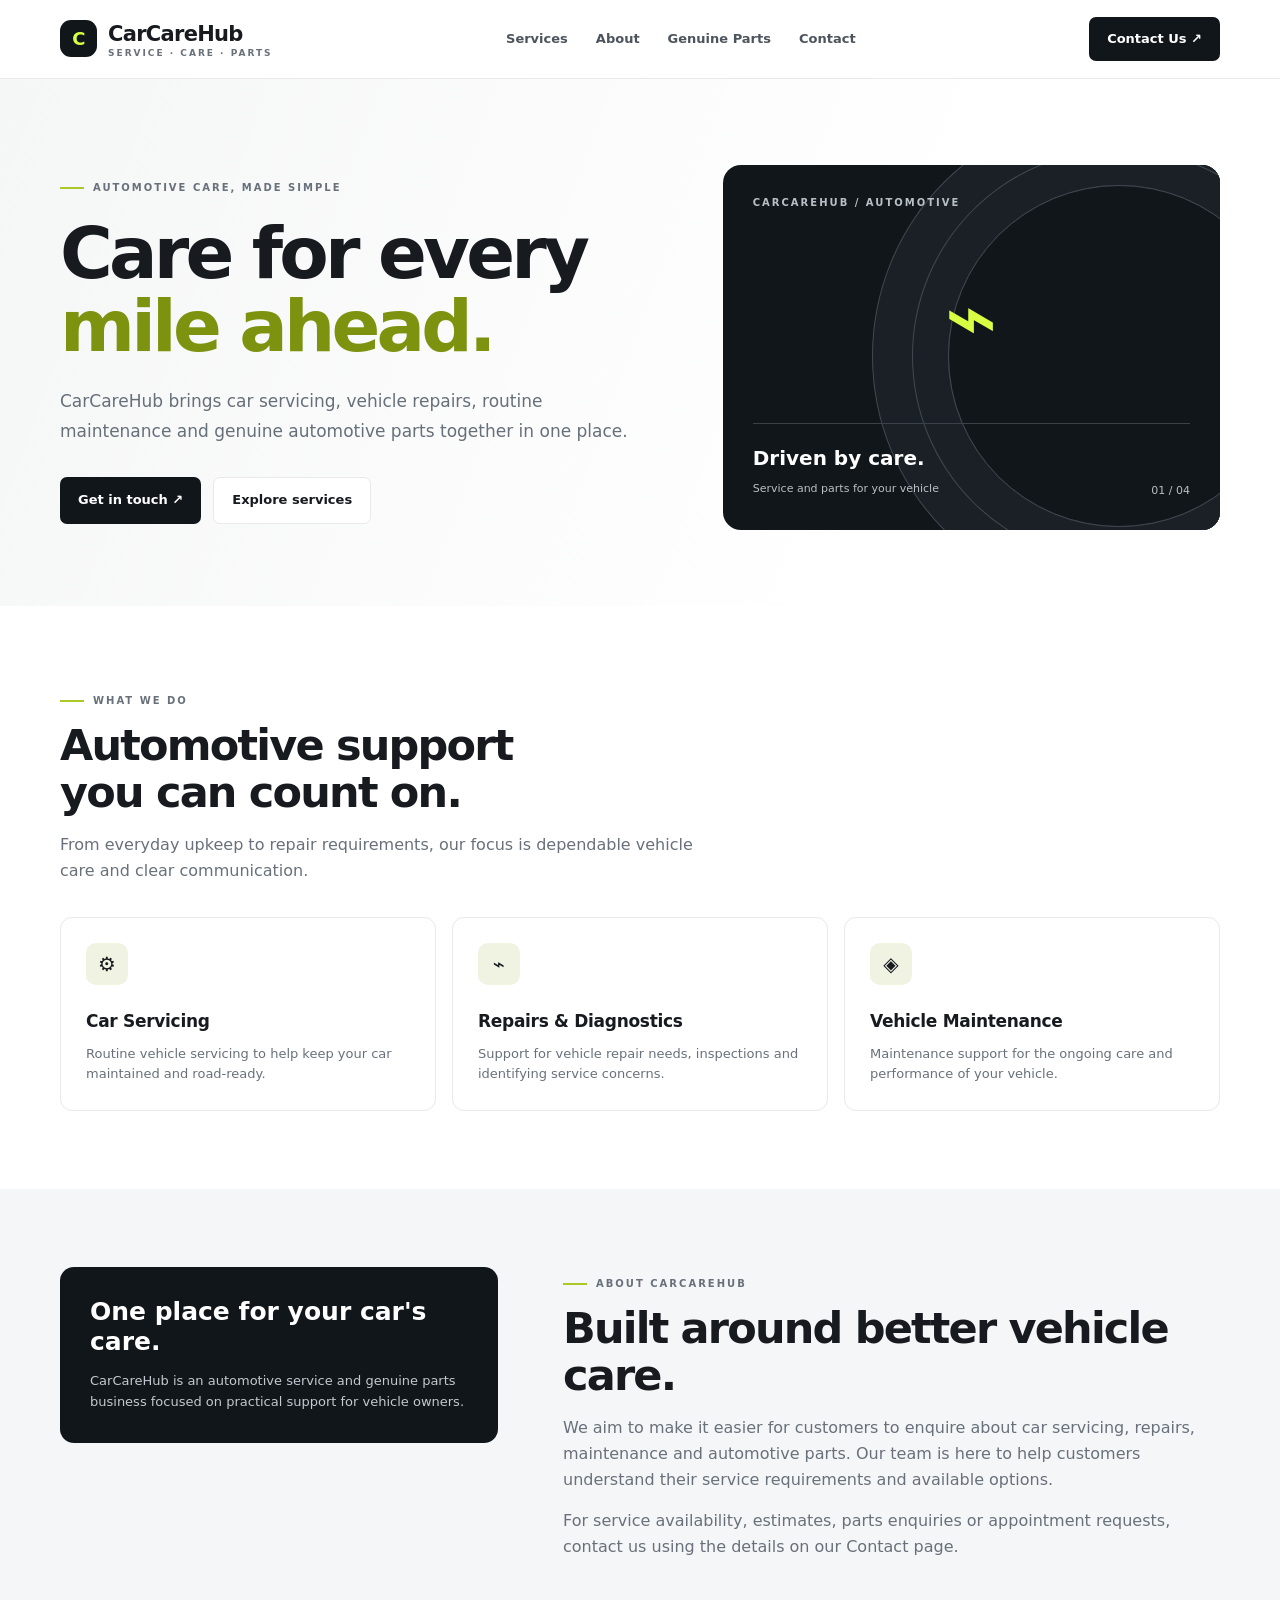
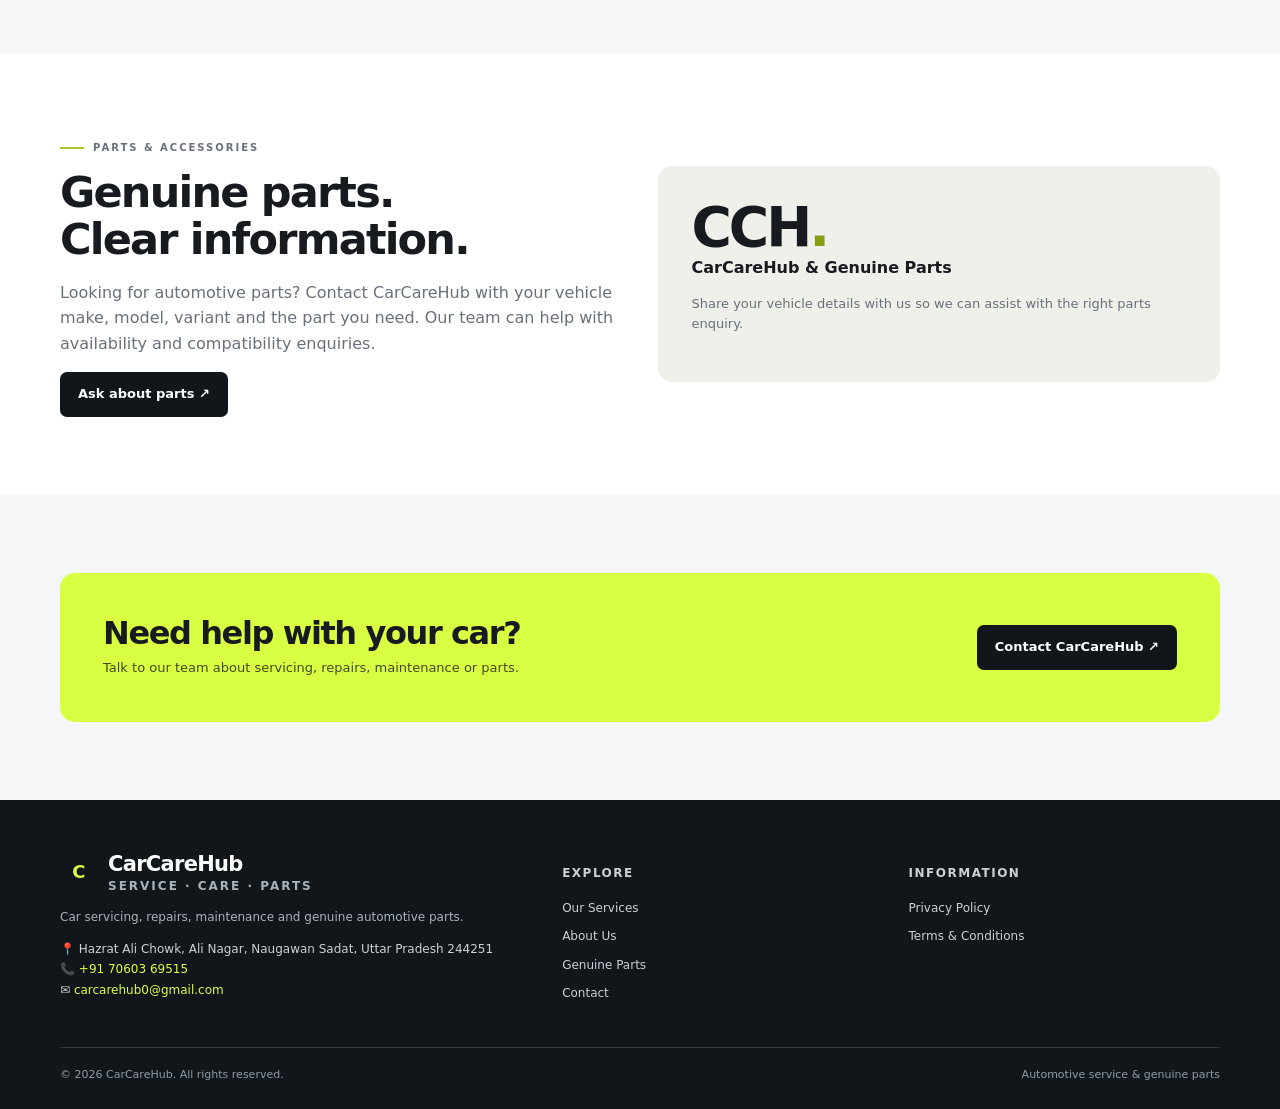
==== index.html @ 26a8cb91 "Initial commit: CarCareHub website with updated contact details" ====
<!doctype html>
<html lang="en">
<head>
  <meta charset="utf-8">
  <meta name="viewport" content="width=device-width,initial-scale=1">
  <meta name="description" content="CarCareHub provides car servicing, vehicle repairs, maintenance and genuine automotive parts. Contact our team for service enquiries.">
  <meta name="theme-color" content="#11161b">
  <title>CarCareHub | Car Service, Repairs & Genuine Parts</title>
  <link rel="stylesheet" href="styles.css">
</head>
<body>
  <header class="topbar">
    <div class="wrap nav">
      <a class="brand" href="index.html">
        <span class="brand-mark">C</span>
        <span>CarCareHub<small>SERVICE · CARE · PARTS</small></span>
      </a>
      <nav class="links">
        <a href="#services">Services</a>
        <a href="#about">About</a>
        <a href="#parts">Genuine Parts</a>
        <a href="contact.html">Contact</a>
      </nav>
      <a class="nav-cta" href="contact.html">Contact Us ↗</a>
    </div>
  </header>

  <main>
    <section class="hero">
      <div class="wrap hero-grid">
        <div>
          <span class="eyebrow">Automotive care, made simple</span>
          <h1>Care for every<br><span>mile ahead.</span></h1>
          <p class="lead">CarCareHub brings car servicing, vehicle repairs, routine maintenance and genuine automotive parts together in one place.</p>
          <div class="actions">
            <a class="btn" href="contact.html">Get in touch ↗</a>
            <a class="btn btn-light" href="#services">Explore services</a>
          </div>
        </div>
        <div class="hero-art">
          <span class="art-label">CARCAREHUB / AUTOMOTIVE</span>
          <div class="car-line">⌁</div>
          <div class="art-bottom">
            <div>
              <strong>Driven by care.</strong><br>
              <span>Service and parts for your vehicle</span>
            </div>
            <span>01 / 04</span>
          </div>
        </div>
      </div>
    </section>

    <section class="section" id="services">
      <div class="wrap">
        <div class="section-head">
          <span class="eyebrow">What we do</span>
          <h2>Automotive support<br>you can count on.</h2>
          <p>From everyday upkeep to repair requirements, our focus is dependable vehicle care and clear communication.</p>
        </div>
        <div class="cards">
          <article class="card">
            <div class="card-icon">⚙</div>
            <h3>Car Servicing</h3>
            <p>Routine vehicle servicing to help keep your car maintained and road-ready.</p>
          </article>
          <article class="card">
            <div class="card-icon">⌁</div>
            <h3>Repairs & Diagnostics</h3>
            <p>Support for vehicle repair needs, inspections and identifying service concerns.</p>
          </article>
          <article class="card">
            <div class="card-icon">◈</div>
            <h3>Vehicle Maintenance</h3>
            <p>Maintenance support for the ongoing care and performance of your vehicle.</p>
          </article>
        </div>
      </div>
    </section>

    <section class="section soft" id="about">
      <div class="wrap about-grid">
        <div class="about-panel">
          <strong>One place for your car's care.</strong>
          <p>CarCareHub is an automotive service and genuine parts business focused on practical support for vehicle owners.</p>
        </div>
        <div class="about-copy">
          <span class="eyebrow">About CarCareHub</span>
          <h2>Built around better vehicle care.</h2>
          <p>We aim to make it easier for customers to enquire about car servicing, repairs, maintenance and automotive parts. Our team is here to help customers understand their service requirements and available options.</p>
          <p>For service availability, estimates, parts enquiries or appointment requests, contact us using the details on our Contact page.</p>
        </div>
      </div>
    </section>

    <section class="section" id="parts">
      <div class="wrap parts">
        <div>
          <span class="eyebrow">Parts & accessories</span>
          <h2>Genuine parts.<br>Clear information.</h2>
          <p class="muted">Looking for automotive parts? Contact CarCareHub with your vehicle make, model, variant and the part you need. Our team can help with availability and compatibility enquiries.</p>
          <a class="btn" href="contact.html">Ask about parts ↗</a>
        </div>
        <div class="parts-box">
          <div class="big">CCH<span style="color:#879d16">.</span></div>
          <strong>CarCareHub & Genuine Parts</strong>
          <p>Share your vehicle details with us so we can assist with the right parts enquiry.</p>
        </div>
      </div>
    </section>

    <section class="section soft">
      <div class="wrap">
        <div class="contact-band">
          <div>
            <h2>Need help with your car?</h2>
            <p>Talk to our team about servicing, repairs, maintenance or parts.</p>
          </div>
          <a class="btn" href="contact.html">Contact CarCareHub ↗</a>
        </div>
      </div>
    </section>
  </main>

  <footer class="footer">
    <div class="wrap">
      <div class="footer-grid">
        <div>
          <a class="brand" href="index.html">
            <span class="brand-mark">C</span>
            <span>CarCareHub<small>SERVICE · CARE · PARTS</small></span>
          </a>
          <p>Car servicing, repairs, maintenance and genuine automotive parts.</p>
          <p style="margin-top:12px;font-size:12px;color:#cbd1d6;line-height:1.7;">
            📍 Hazrat Ali Chowk, Ali Nagar, Naugawan Sadat, Uttar Pradesh 244251<br>
            📞 <a href="tel:+917060369515" style="color:var(--accent);">+91 70603 69515</a><br>
            ✉️ <a href="mailto:carcarehub0@gmail.com" style="color:var(--accent);">carcarehub0@gmail.com</a>
          </p>
        </div>
        <div>
          <h4>Explore</h4>
          <div class="footer-links">
            <a href="#services">Our Services</a>
            <a href="#about">About Us</a>
            <a href="#parts">Genuine Parts</a>
            <a href="contact.html">Contact</a>
          </div>
        </div>
        <div>
          <h4>Information</h4>
          <div class="footer-links">
            <a href="privacy.html">Privacy Policy</a>
            <a href="terms.html">Terms & Conditions</a>
          </div>
        </div>
      </div>
      <div class="copyright">
        <span>© <span id="year"></span> CarCareHub. All rights reserved.</span>
        <span>Automotive service & genuine parts</span>
      </div>
    </div>
  </footer>
  <script>document.getElementById('year').textContent = new Date().getFullYear();</script>
</body>
</html>
---- styles.css ----
:root{--ink:#171b20;--muted:#68717b;--line:#e7e9ec;--paper:#fff;--soft:#f5f6f7;--accent:#d9ff43;--dark:#11161b;--max:1160px}*{box-sizing:border-box}html{scroll-behavior:smooth}body{margin:0;font-family:Inter,ui-sans-serif,system-ui,-apple-system,BlinkMacSystemFont,"Segoe UI",sans-serif;color:var(--ink);background:var(--paper);line-height:1.6}a{color:inherit;text-decoration:none}.wrap{width:min(var(--max),calc(100% - 44px));margin:auto}.topbar{border-bottom:1px solid var(--line);background:#fff}.nav{height:78px;display:flex;align-items:center;justify-content:space-between;gap:24px}.brand{display:flex;align-items:center;gap:11px;font-weight:850;letter-spacing:-.7px;font-size:21px}.brand-mark{width:37px;height:37px;border-radius:11px;background:var(--dark);display:grid;place-items:center;color:var(--accent);font-size:18px}.brand small{display:block;font-size:9px;letter-spacing:2px;color:var(--muted);font-weight:700;margin-top:-5px}.links{display:flex;align-items:center;gap:28px;font-size:13px;font-weight:650;color:#4c545d}.links a:hover,.footer a:hover{color:#000}.nav-cta,.btn{display:inline-flex;align-items:center;justify-content:center;background:var(--dark);color:#fff;padding:12px 18px;border-radius:7px;font-weight:700;font-size:13px}.nav-cta:hover,.btn:hover{background:#303941}.hero{padding:86px 0 76px;background:linear-gradient(110deg,#f5f6f6 0%,#fff 70%);overflow:hidden}.hero-grid{display:grid;grid-template-columns:1.1fr .9fr;gap:55px;align-items:center}.eyebrow{display:inline-flex;align-items:center;gap:9px;text-transform:uppercase;letter-spacing:2px;font-size:10px;font-weight:800;color:#68717b}.eyebrow:before{content:"";width:24px;height:2px;background:#a9c927}.hero h1{font-size:clamp(43px,6vw,72px);line-height:1.02;letter-spacing:-3.8px;margin:20px 0 22px;max-width:680px}.hero h1 span{color:#7d920e}.lead{font-size:17px;color:#66707a;max-width:570px;line-height:1.8}.actions{display:flex;gap:12px;flex-wrap:wrap;margin-top:30px}.btn-light{background:#fff;color:var(--ink);border:1px solid var(--line)}.hero-art{min-height:365px;border-radius:18px;background:var(--dark);color:#fff;padding:30px;position:relative;overflow:hidden;display:flex;flex-direction:column;justify-content:space-between}.hero-art:before{content:"";position:absolute;width:340px;height:340px;border:1px solid #414950;border-radius:50%;right:-70px;top:20px;box-shadow:0 0 0 35px #1a2026,0 0 0 36px #414950,0 0 0 75px #1a2026,0 0 0 76px #414950}.art-label{position:relative;z-index:1;font-size:10px;letter-spacing:2px;color:#b8c0c6;font-weight:800}.car-line{position:relative;z-index:1;margin:auto 0;color:var(--accent);font-size:90px;line-height:1;text-align:center}.art-bottom{position:relative;z-index:1;display:flex;justify-content:space-between;align-items:end;border-top:1px solid #3a4249;padding-top:18px}.art-bottom strong{font-size:20px}.art-bottom span{font-size:11px;color:#b8c0c6}.section{padding:78px 0}.section.soft{background:var(--soft)}.section-head{max-width:650px;margin-bottom:34px}.section h2{font-size:clamp(30px,4vw,43px);line-height:1.1;letter-spacing:-1.8px;margin:12px 0}.section-head p,.muted{color:var(--muted)}.cards{display:grid;grid-template-columns:repeat(3,1fr);gap:16px}.card{padding:25px;border:1px solid var(--line);border-radius:12px;background:#fff;min-height:190px}.card-icon{width:42px;height:42px;border-radius:10px;background:#f0f3e2;display:grid;place-items:center;font-size:20px;margin-bottom:23px}.card h3{font-size:17px;margin:0 0 8px;letter-spacing:-.3px}.card p{font-size:13px;color:var(--muted);margin:0}.about-grid{display:grid;grid-template-columns:.8fr 1.2fr;gap:65px;align-items:start}.about-panel{background:var(--dark);color:#fff;padding:30px;border-radius:14px}.about-panel strong{font-size:25px;line-height:1.2;display:block;margin-bottom:14px}.about-panel p{font-size:13px;color:#c3c9ce;margin:0}.about-copy p{color:var(--muted)}.parts{display:grid;grid-template-columns:1fr 1fr;gap:35px;align-items:center}.parts-box{padding:34px;border-radius:14px;background:#eef0e9}.parts-box .big{font-size:55px;line-height:1;font-weight:850;letter-spacing:-3px}.parts-box p{color:var(--muted);font-size:13px}.contact-band{background:var(--accent);padding:43px;border-radius:15px;display:flex;justify-content:space-between;align-items:center;gap:25px}.contact-band h2{font-size:32px;letter-spacing:-1.4px;margin:0 0 7px}.contact-band p{margin:0;color:#414a25;font-size:13px}.footer{background:var(--dark);color:#fff;padding:48px 0 25px}.footer-grid{display:grid;grid-template-columns:1.5fr 1fr 1fr;gap:35px}.footer p,.footer small{color:#aab2b9;font-size:12px}.footer h4{font-size:12px;text-transform:uppercase;letter-spacing:1.5px;color:#cbd1d6}.footer-links{display:grid;gap:9px;font-size:12px;color:#cbd1d6}.copyright{border-top:1px solid #333b42;margin-top:35px;padding-top:18px;color:#929ba3;font-size:11px;display:flex;justify-content:space-between;gap:15px;flex-wrap:wrap}.page-hero{background:var(--soft);padding:65px 0}.page-hero h1{font-size:48px;letter-spacing:-2px;margin:10px 0}.legal{max-width:820px;padding:55px 0 85px}.legal h2{font-size:20px;margin-top:30px}.legal p,.legal li{font-size:14px;color:#59636c}.notice{background:#fff8df;border:1px solid #f0df9f;padding:14px 16px;border-radius:8px;color:#62511a;font-size:12px;margin:20px 0}.contact-list{display:grid;grid-template-columns:repeat(3,1fr);gap:14px;margin-top:25px}.contact-item{border:1px solid var(--line);border-radius:10px;padding:20px}.contact-item b{display:block;font-size:12px;margin-bottom:6px}.contact-item span{font-size:13px;color:var(--muted)}@media(max-width:800px){.links{display:none}.hero-grid,.about-grid,.parts{grid-template-columns:1fr}.hero{padding:60px 0}.hero-art{min-height:280px}.cards{grid-template-columns:1fr 1fr}.contact-band{align-items:flex-start;flex-direction:column}.footer-grid{grid-template-columns:1fr 1fr}.contact-list{grid-template-columns:1fr}}@media(max-width:520px){.wrap{width:min(var(--max),calc(100% - 30px))}.nav{height:68px}.hero h1{letter-spacing:-2.5px}.cards,.footer-grid{grid-template-columns:1fr}.section{padding:58px 0}.contact-band{padding:27px}.page-hero h1{font-size:38px}}
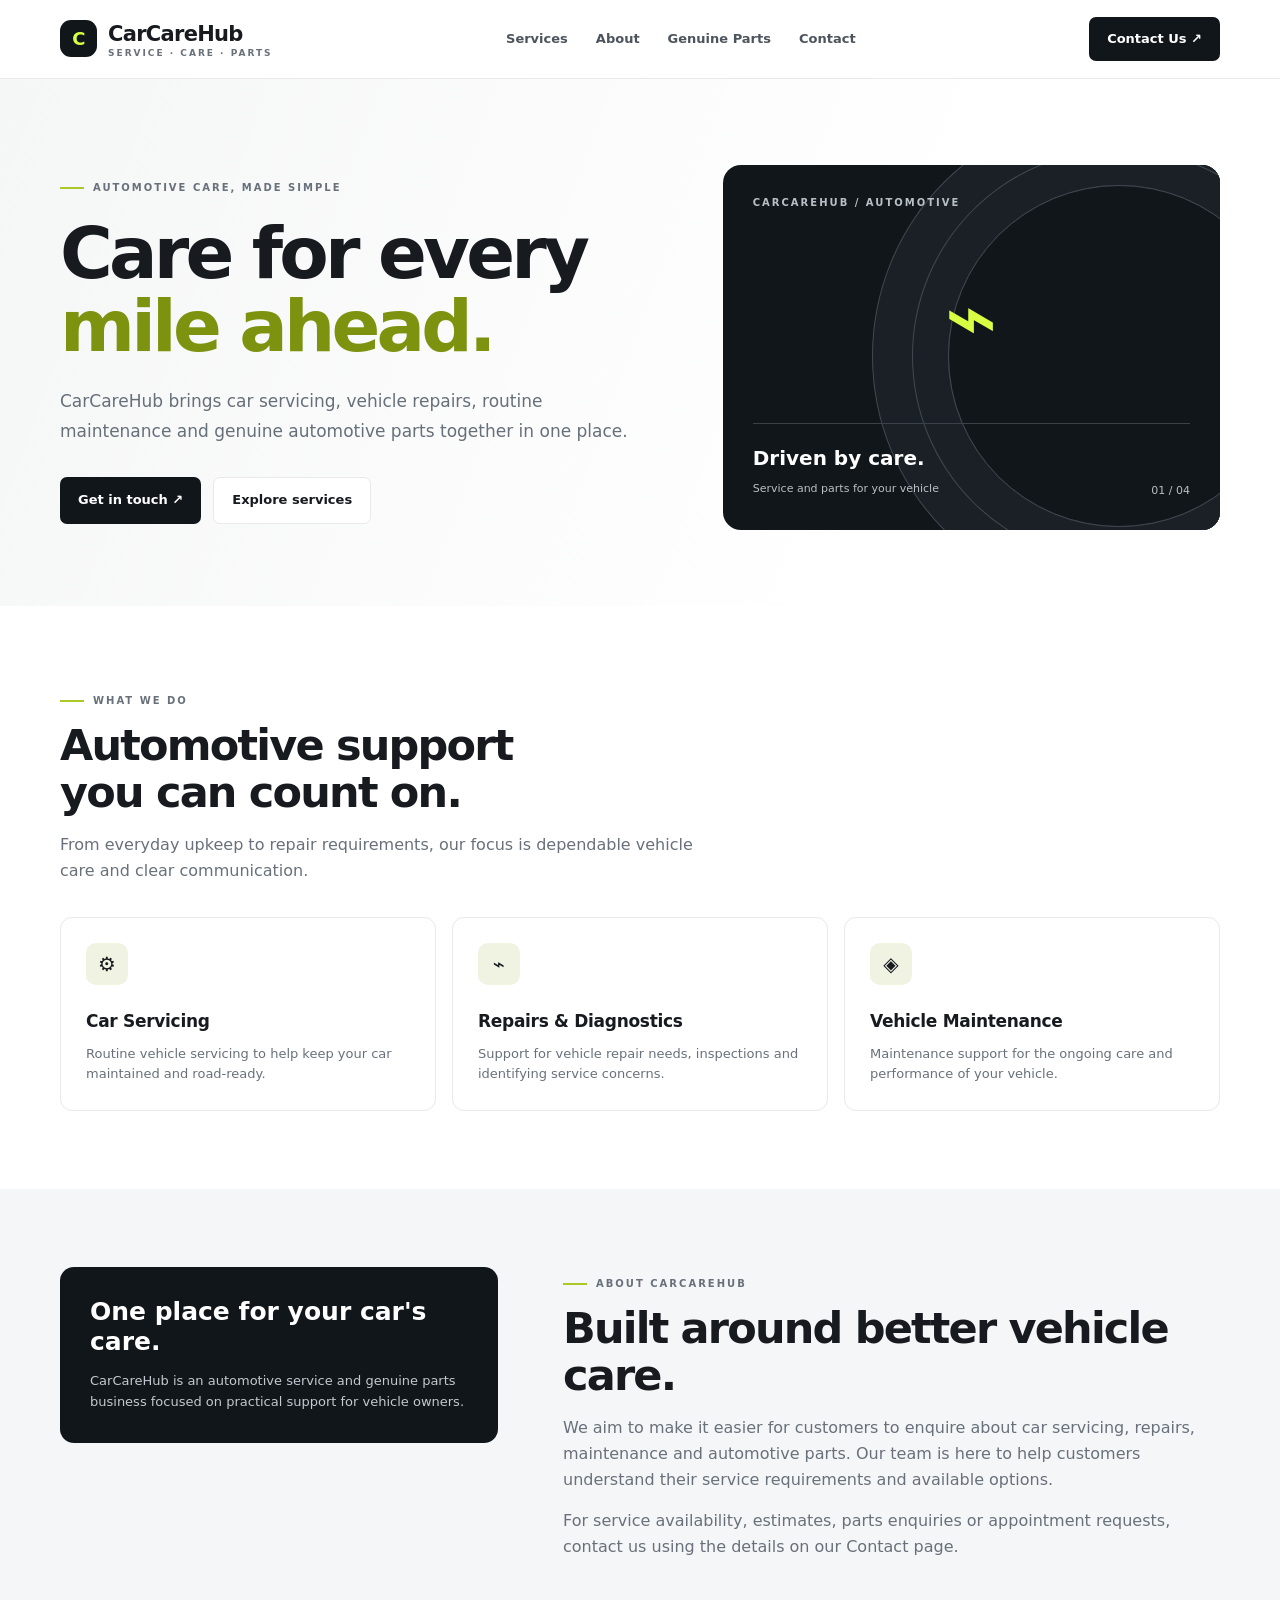
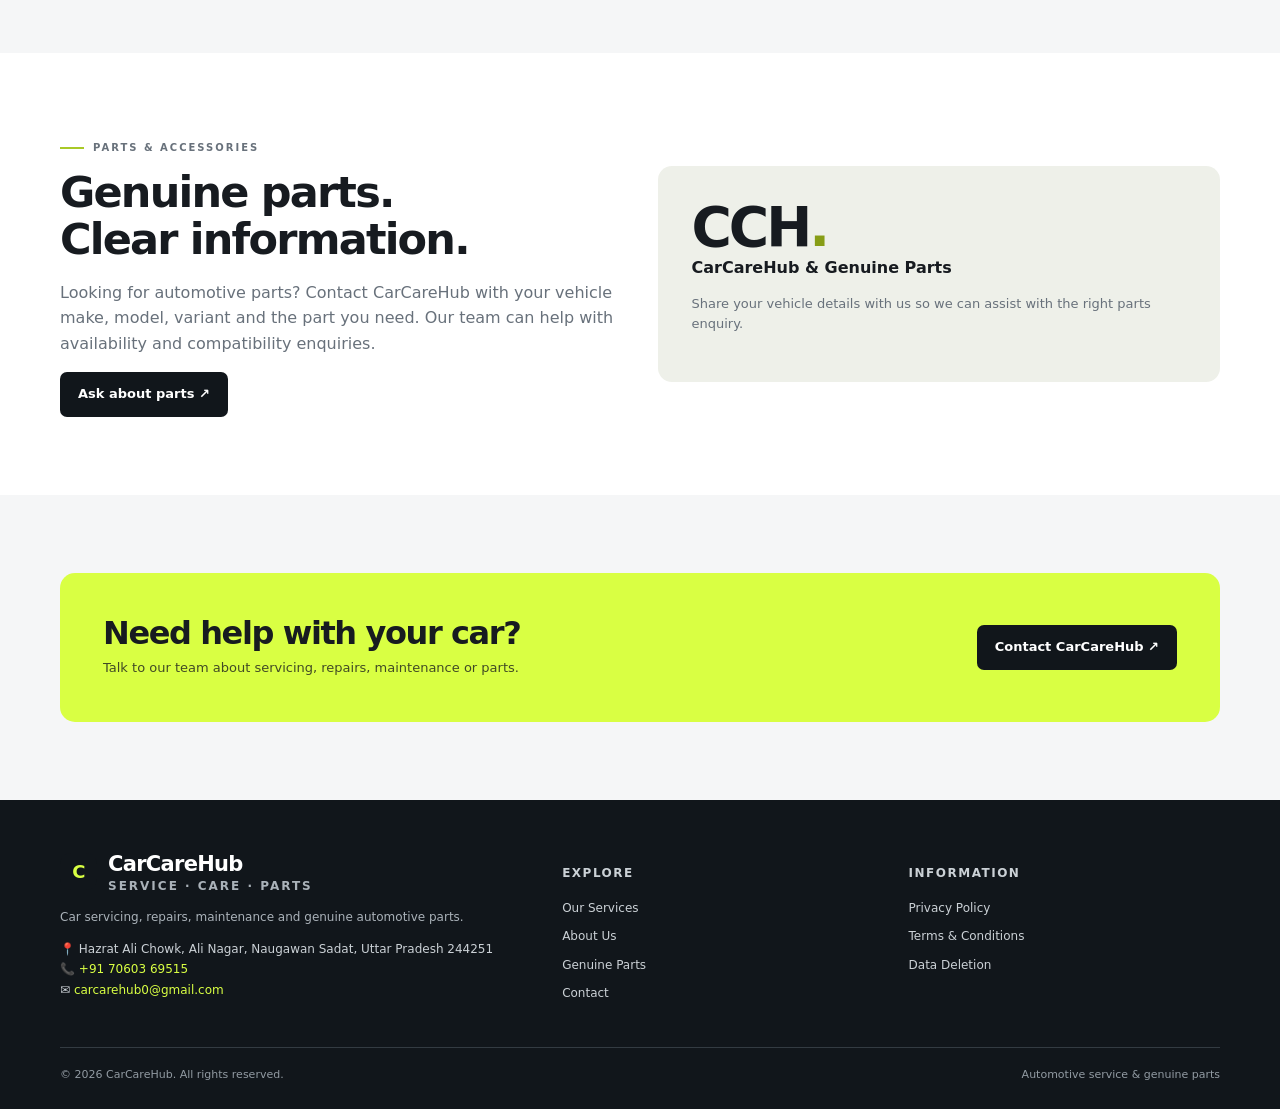
==== commit ac074108: "Add Data Deletion Instructions page and update footer links across all pages" ====
--- a/index.html
+++ b/index.html
@@ -151,6 +151,7 @@
           <div class="footer-links">
             <a href="privacy.html">Privacy Policy</a>
             <a href="terms.html">Terms & Conditions</a>
+            <a href="data-deletion.html">Data Deletion</a>
           </div>
         </div>
       </div>
